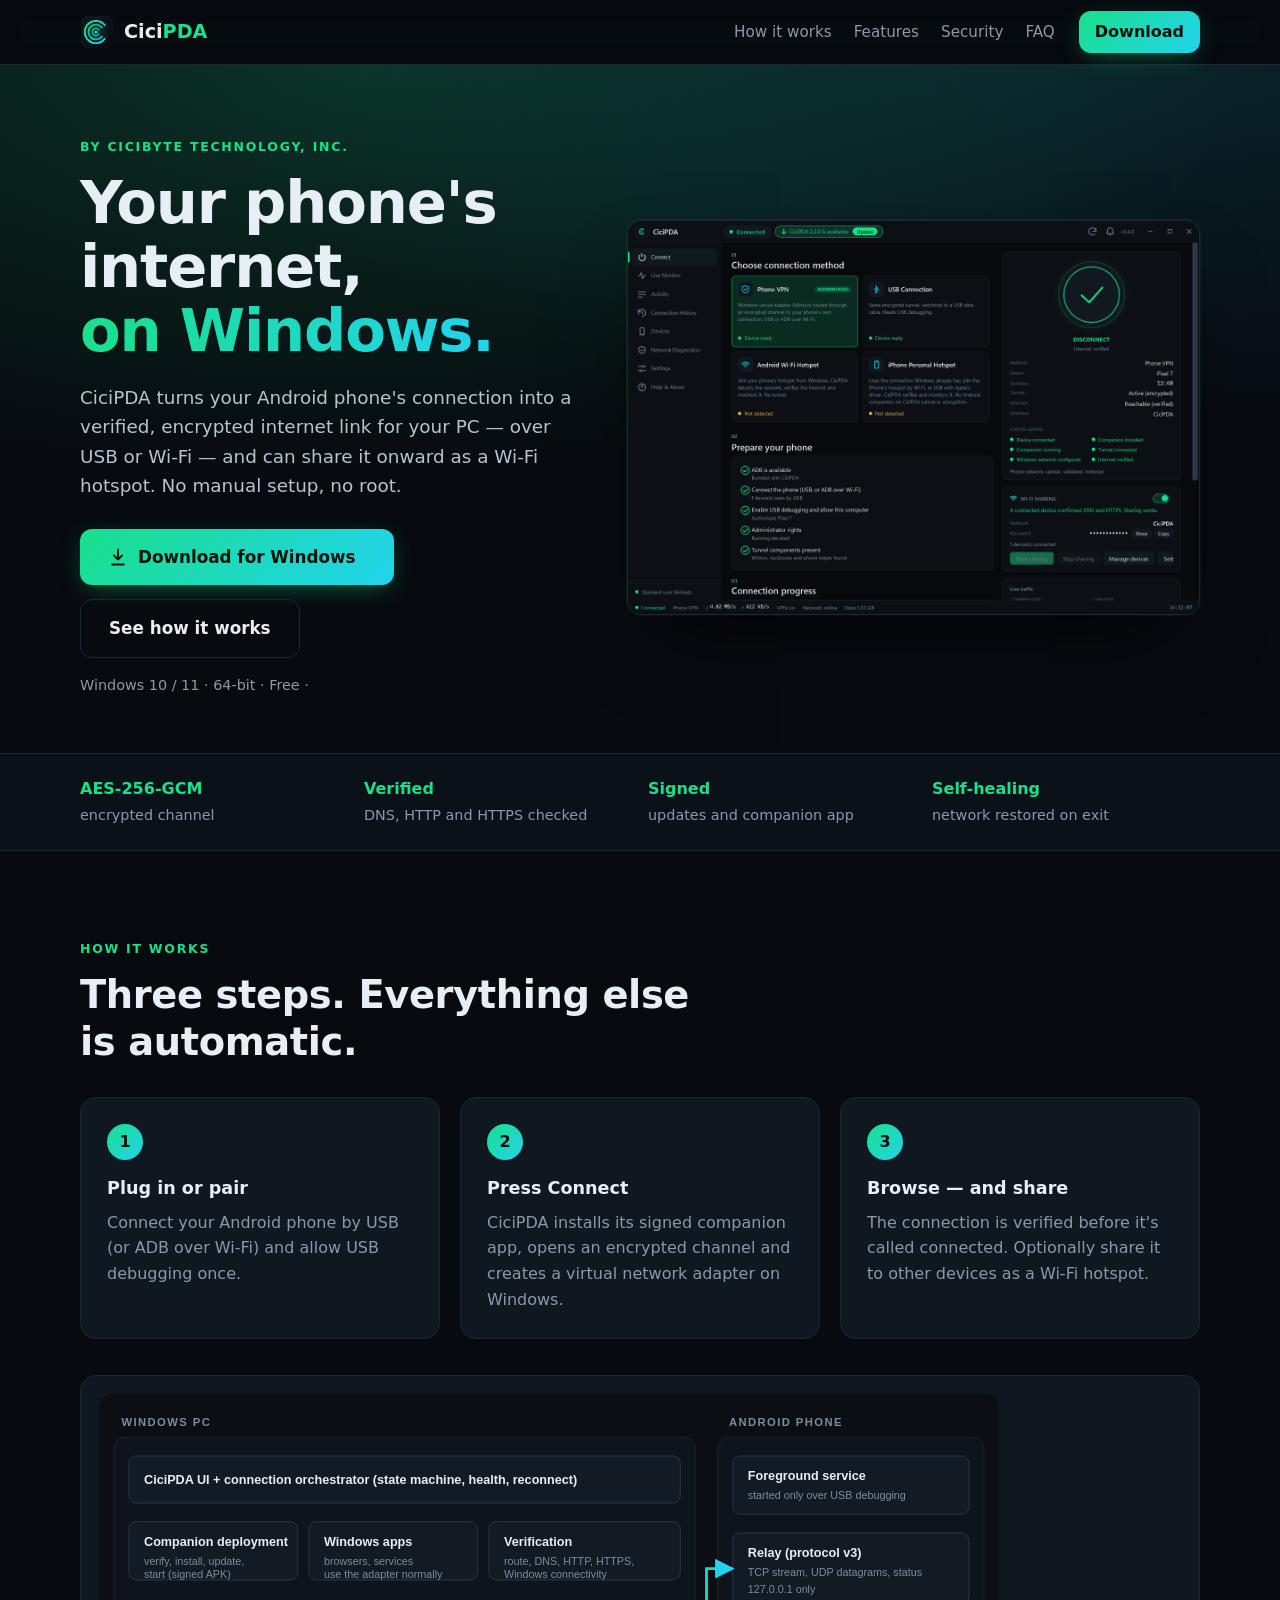
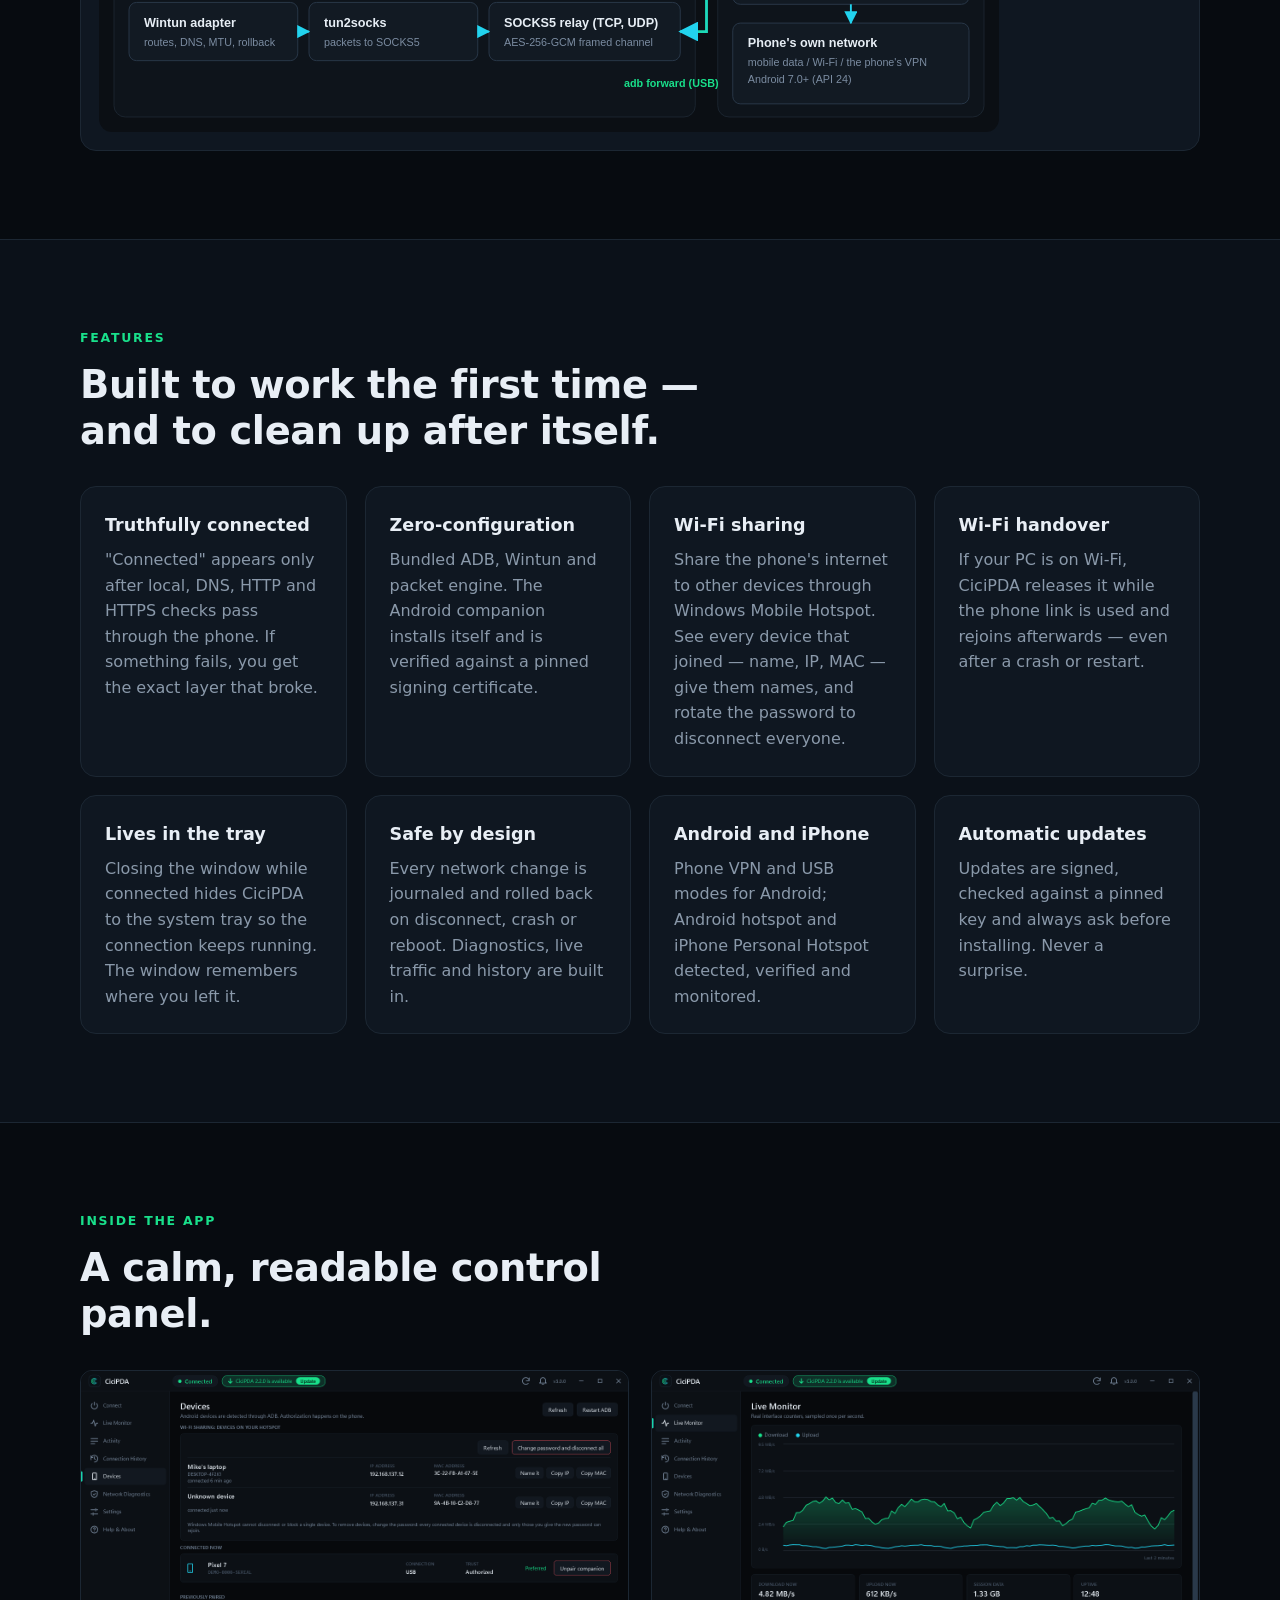
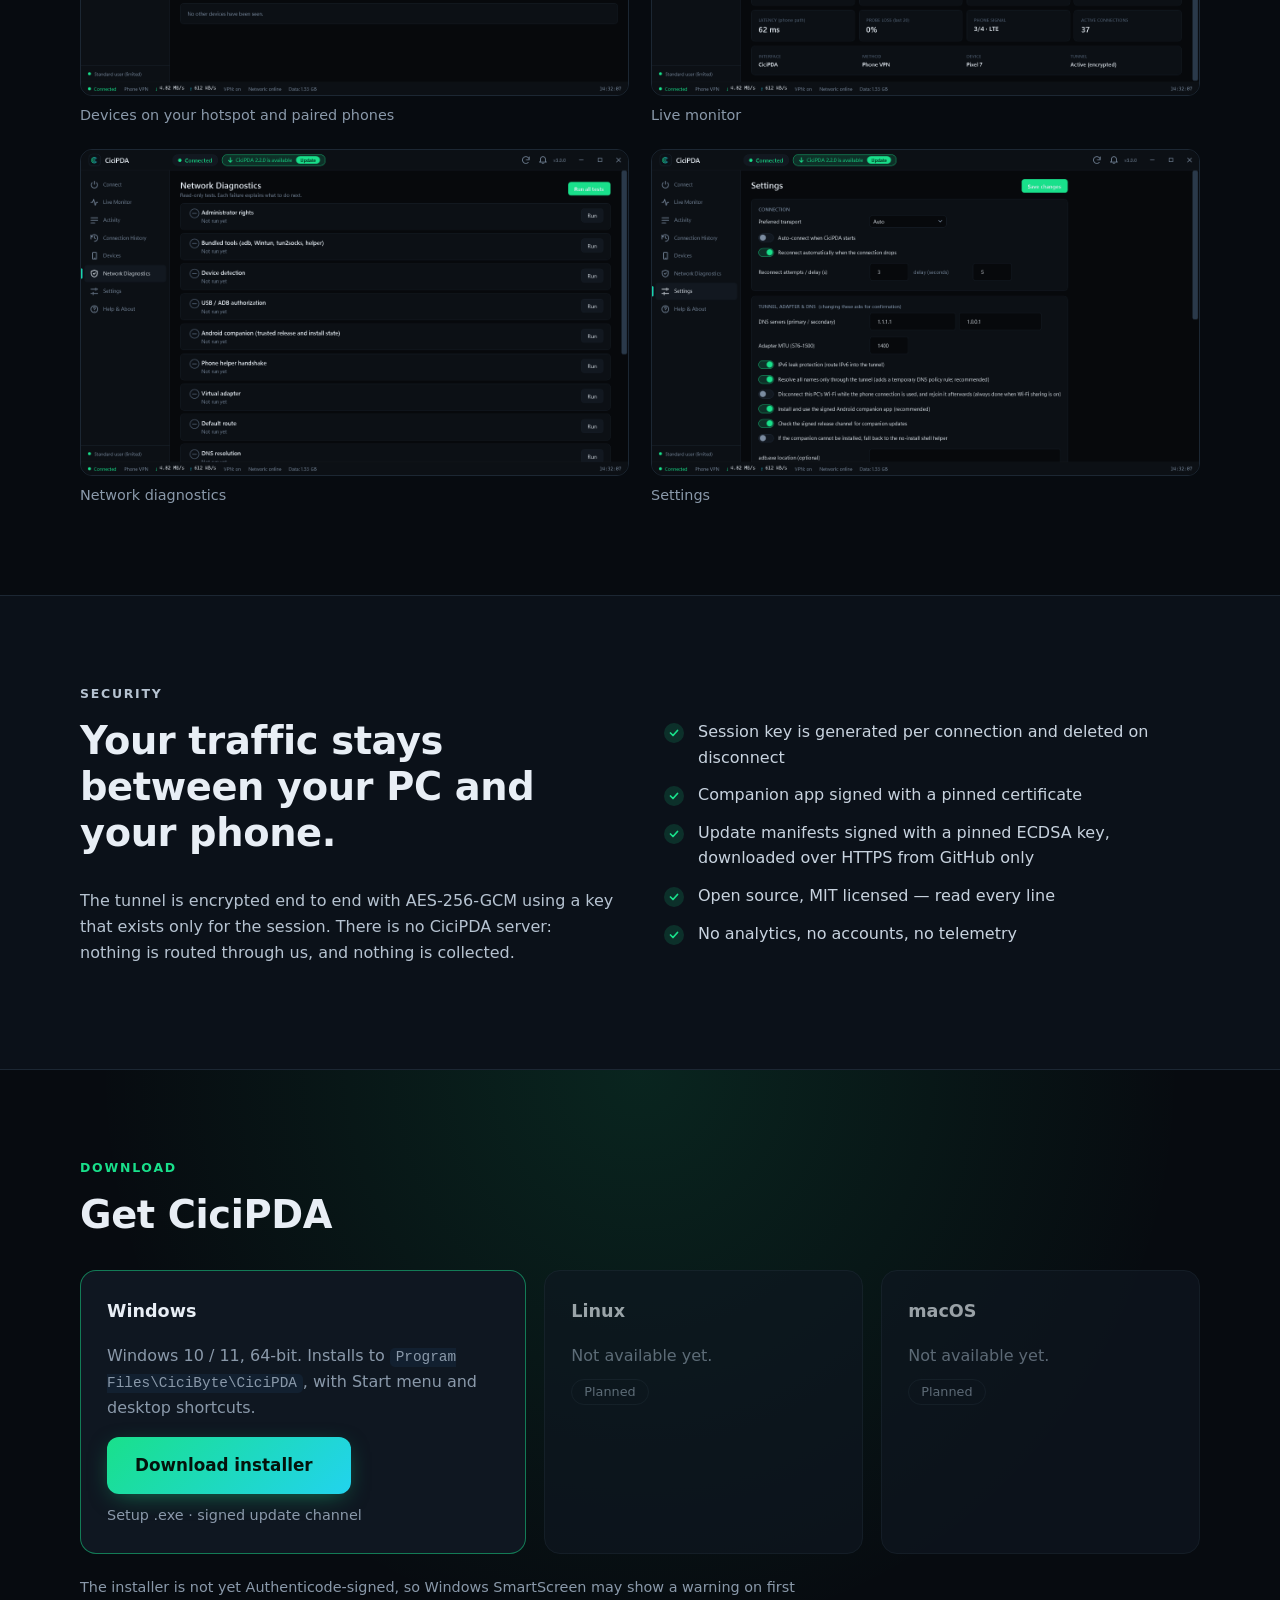
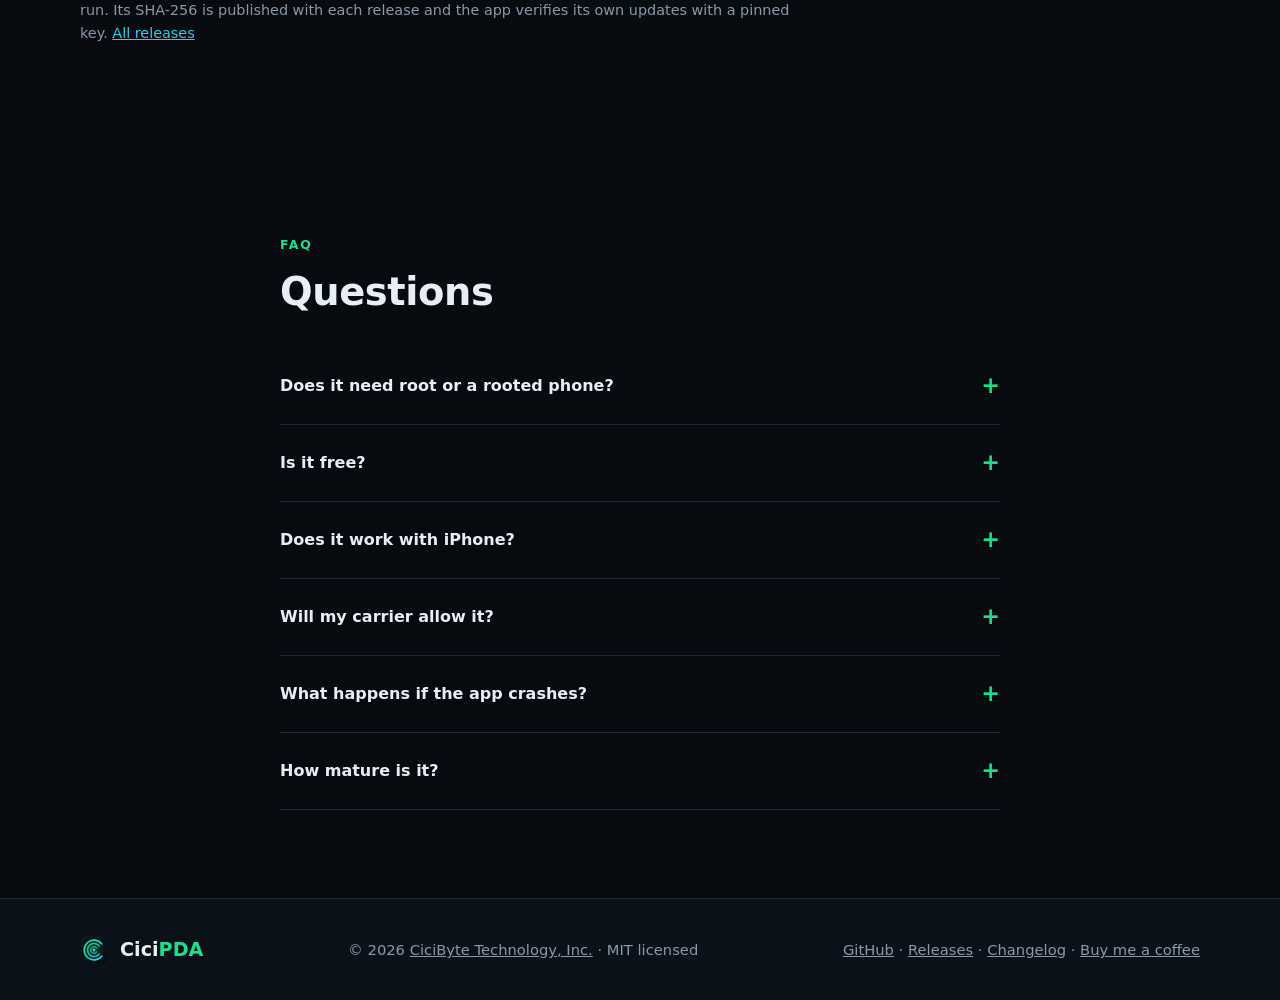
==== site/index.html @ f5f4f737 "Add project website (pda.cicibyte.com): static site in site/, GitHub Pages workflow, README/CHANGELO" ====
<!doctype html>
<html lang="en">
<head>
<meta charset="utf-8">
<meta name="viewport" content="width=device-width, initial-scale=1">
<title>CiciPDA — Your phone's internet, on Windows</title>
<meta name="description" content="CiciPDA shares your Android phone's internet with your Windows PC over an encrypted USB or Wi-Fi tunnel, verifies it really works, and can share it onward as a Wi-Fi hotspot. Free download for Windows 10/11.">
<meta name="theme-color" content="#070b10">
<link rel="canonical" href="https://pda.cicibyte.com/">
<link rel="icon" type="image/svg+xml" href="assets/logo.svg">
<meta property="og:type" content="website">
<meta property="og:title" content="CiciPDA — Your phone's internet, on Windows">
<meta property="og:description" content="Encrypted phone-to-PC internet sharing with verified connectivity. Download for Windows.">
<meta property="og:url" content="https://pda.cicibyte.com/">
<meta property="og:image" content="https://pda.cicibyte.com/assets/connect.png">
<meta name="twitter:card" content="summary_large_image">
<link rel="stylesheet" href="style.css">
<script type="application/ld+json">
{"@context":"https://schema.org","@type":"SoftwareApplication","name":"CiciPDA","operatingSystem":"Windows 10, Windows 11","applicationCategory":"UtilitiesApplication","offers":{"@type":"Offer","price":"0","priceCurrency":"USD"},"publisher":{"@type":"Organization","name":"CiciByte Technology, Inc.","url":"https://cicibyte.com"},"url":"https://pda.cicibyte.com/"}
</script>
</head>
<body>
<a class="skip" href="#main">Skip to content</a>

<header class="nav" id="top">
  <div class="wrap nav-in">
    <a class="brand" href="#top" aria-label="CiciPDA home"><img src="assets/logo.svg" width="34" height="34" alt=""><span>Cici<b>PDA</b></span></a>
    <nav aria-label="Main">
      <a href="#how">How it works</a>
      <a href="#features">Features</a>
      <a href="#security">Security</a>
      <a href="#faq">FAQ</a>
    </nav>
    <a class="btn btn-sm" href="#download" data-dl>Download</a>
  </div>
</header>

<main id="main">
<section class="hero">
  <div class="glow" aria-hidden="true"></div>
  <div class="wrap hero-in">
    <div class="hero-copy">
      <p class="eyebrow">by CiciByte Technology, Inc.</p>
      <h1>Your phone's internet,<br><span class="grad">on Windows.</span></h1>
      <p class="lead">CiciPDA turns your Android phone's connection into a verified, encrypted internet link for your PC — over USB or Wi-Fi — and can share it onward as a Wi-Fi hotspot. No manual setup, no root.</p>
      <div class="cta">
        <a class="btn btn-lg" href="https://github.com/RealMrNovember/CiciPDA/releases/latest" data-dl id="heroDl">
          <svg width="20" height="20" viewBox="0 0 24 24" fill="none" stroke="currentColor" stroke-width="2.2" stroke-linecap="round" stroke-linejoin="round" aria-hidden="true"><path d="M12 3v12m0 0l-5-5m5 5l5-5M5 21h14"/></svg>
          Download for Windows <small id="heroVer"></small>
        </a>
        <a class="btn btn-ghost btn-lg" href="#how">See how it works</a>
      </div>
      <p class="meta">Windows 10 / 11 · 64-bit · Free · <span id="heroSize"></span></p>
    </div>
    <figure class="shot">
      <img src="assets/connect.png" width="1280" height="880" alt="CiciPDA Connect page showing a verified connection through a phone, with Wi-Fi sharing active">
    </figure>
  </div>
</section>

<section class="strip" aria-label="Highlights">
  <div class="wrap strip-in">
    <div><b>AES-256-GCM</b><span>encrypted channel</span></div>
    <div><b>Verified</b><span>DNS, HTTP and HTTPS checked</span></div>
    <div><b>Signed</b><span>updates and companion app</span></div>
    <div><b>Self-healing</b><span>network restored on exit</span></div>
  </div>
</section>

<section id="how" class="sec">
  <div class="wrap">
    <p class="eyebrow">How it works</p>
    <h2>Three steps. Everything else is automatic.</h2>
    <ol class="steps">
      <li><span class="n">1</span><h3>Plug in or pair</h3><p>Connect your Android phone by USB (or ADB over Wi-Fi) and allow USB debugging once.</p></li>
      <li><span class="n">2</span><h3>Press Connect</h3><p>CiciPDA installs its signed companion app, opens an encrypted channel and creates a virtual network adapter on Windows.</p></li>
      <li><span class="n">3</span><h3>Browse — and share</h3><p>The connection is verified before it's called connected. Optionally share it to other devices as a Wi-Fi hotspot.</p></li>
    </ol>
    <figure class="arch"><img src="assets/architecture.svg" width="900" height="300" alt="Architecture: Windows apps go through the Wintun adapter and a local relay, over an encrypted ADB channel to the Android companion, then out through the phone's own connection" loading="lazy"></figure>
  </div>
</section>

<section id="features" class="sec alt">
  <div class="wrap">
    <p class="eyebrow">Features</p>
    <h2>Built to work the first time — and to clean up after itself.</h2>
    <div class="grid">
      <article class="card"><h3>Truthfully connected</h3><p>"Connected" appears only after local, DNS, HTTP and HTTPS checks pass through the phone. If something fails, you get the exact layer that broke.</p></article>
      <article class="card"><h3>Zero-configuration</h3><p>Bundled ADB, Wintun and packet engine. The Android companion installs itself and is verified against a pinned signing certificate.</p></article>
      <article class="card"><h3>Wi-Fi sharing</h3><p>Share the phone's internet to other devices through Windows Mobile Hotspot. See every device that joined — name, IP, MAC — give them names, and rotate the password to disconnect everyone.</p></article>
      <article class="card"><h3>Wi-Fi handover</h3><p>If your PC is on Wi-Fi, CiciPDA releases it while the phone link is used and rejoins afterwards — even after a crash or restart.</p></article>
      <article class="card"><h3>Lives in the tray</h3><p>Closing the window while connected hides CiciPDA to the system tray so the connection keeps running. The window remembers where you left it.</p></article>
      <article class="card"><h3>Safe by design</h3><p>Every network change is journaled and rolled back on disconnect, crash or reboot. Diagnostics, live traffic and history are built in.</p></article>
      <article class="card"><h3>Android and iPhone</h3><p>Phone VPN and USB modes for Android; Android hotspot and iPhone Personal Hotspot detected, verified and monitored.</p></article>
      <article class="card"><h3>Automatic updates</h3><p>Updates are signed, checked against a pinned key and always ask before installing. Never a surprise.</p></article>
    </div>
  </div>
</section>

<section id="screens" class="sec">
  <div class="wrap">
    <p class="eyebrow">Inside the app</p>
    <h2>A calm, readable control panel.</h2>
    <div class="shots">
      <figure><img src="assets/devices.png" width="1280" height="880" alt="Devices page listing devices on the Wi-Fi hotspot and paired phones" loading="lazy"><figcaption>Devices on your hotspot and paired phones</figcaption></figure>
      <figure><img src="assets/monitor.png" width="1280" height="880" alt="Live monitor with traffic graphs" loading="lazy"><figcaption>Live monitor</figcaption></figure>
      <figure><img src="assets/diagnostics.png" width="1280" height="880" alt="Network diagnostics results" loading="lazy"><figcaption>Network diagnostics</figcaption></figure>
      <figure><img src="assets/settings.png" width="1280" height="880" alt="Settings page" loading="lazy"><figcaption>Settings</figcaption></figure>
    </div>
  </div>
</section>

<section id="security" class="sec alt">
  <div class="wrap two">
    <div>
      <p class="eyebrow">Security</p>
      <h2>Your traffic stays between your PC and your phone.</h2>
      <p>The tunnel is encrypted end to end with AES-256-GCM using a key that exists only for the session. There is no CiciPDA server: nothing is routed through us, and nothing is collected.</p>
    </div>
    <ul class="ticks">
      <li>Session key is generated per connection and deleted on disconnect</li>
      <li>Companion app signed with a pinned certificate</li>
      <li>Update manifests signed with a pinned ECDSA key, downloaded over HTTPS from GitHub only</li>
      <li>Open source, MIT licensed — read every line</li>
      <li>No analytics, no accounts, no telemetry</li>
    </ul>
  </div>
</section>

<section id="download" class="sec dl">
  <div class="wrap">
    <p class="eyebrow">Download</p>
    <h2>Get CiciPDA</h2>
    <div class="platforms">
      <article class="plat main">
        <h3>Windows</h3>
        <p>Windows 10 / 11, 64-bit. Installs to <code>Program Files\CiciByte\CiciPDA</code>, with Start menu and desktop shortcuts.</p>
        <a class="btn btn-lg" href="https://github.com/RealMrNovember/CiciPDA/releases/latest" id="dlWin" data-dl>Download installer <small id="dlVer"></small></a>
        <p class="meta" id="dlMeta">Setup .exe · signed update channel</p>
      </article>
      <article class="plat soon"><h3>Linux</h3><p>Not available yet.</p><span class="pill">Planned</span></article>
      <article class="plat soon"><h3>macOS</h3><p>Not available yet.</p><span class="pill">Planned</span></article>
    </div>
    <p class="note">The installer is not yet Authenticode-signed, so Windows SmartScreen may show a warning on first run. Its SHA-256 is published with each release and the app verifies its own updates with a pinned key. <a href="https://github.com/RealMrNovember/CiciPDA/releases">All releases</a></p>
  </div>
</section>

<section id="faq" class="sec">
  <div class="wrap narrow">
    <p class="eyebrow">FAQ</p>
    <h2>Questions</h2>
    <details><summary>Does it need root or a rooted phone?</summary><p>No. It uses USB debugging (ADB) and a small companion app that Android lets you install normally.</p></details>
    <details><summary>Is it free?</summary><p>Yes. CiciPDA is free and open source under the MIT licence. If it helps you, you can <a href="https://buymeacoffee.com/MikeRoss">buy the developer a coffee</a>.</p></details>
    <details><summary>Does it work with iPhone?</summary><p>For iPhone, CiciPDA detects, verifies and monitors the Personal Hotspot connection Windows already has. There is no CiciPDA tunnel or companion on iOS.</p></details>
    <details><summary>Will my carrier allow it?</summary><p>CiciPDA uses your phone's normal connection and does not disguise tethering. Your plan's tethering terms still apply — check them with your carrier.</p></details>
    <details><summary>What happens if the app crashes?</summary><p>Network changes are written to a recovery journal first. On the next start (or Disconnect), routes, DNS rules, the virtual adapter and your Wi-Fi connection are restored.</p></details>
    <details><summary>How mature is it?</summary><p>It has been confirmed working on a real Android phone and Windows PC, and ships with an automated test suite. A systematic test across more Windows versions and phone brands is still in progress — please <a href="https://github.com/RealMrNovember/CiciPDA/issues">report issues</a>.</p></details>
  </div>
</section>
</main>

<footer class="foot">
  <div class="wrap foot-in">
    <div class="brand"><img src="assets/logo.svg" width="30" height="30" alt=""><span>Cici<b>PDA</b></span></div>
    <p>© <span id="yr">2026</span> <a href="https://cicibyte.com">CiciByte Technology, Inc.</a> · MIT licensed</p>
    <p class="links"><a href="https://github.com/RealMrNovember/CiciPDA">GitHub</a> · <a href="https://github.com/RealMrNovember/CiciPDA/releases">Releases</a> · <a href="https://github.com/RealMrNovember/CiciPDA/blob/master/CHANGELOG.md">Changelog</a> · <a href="https://buymeacoffee.com/MikeRoss">Buy me a coffee</a></p>
  </div>
</footer>
<script src="app.js"></script>
</body>
</html>
---- site/style.css ----
:root{--bg:#070b10;--bg2:#0b1119;--card:#0f1721;--line:#1c2733;--text:#e8eef5;--muted:#8a99aa;--g:#19e08b;--c:#22d3ee;color-scheme:dark}
*{box-sizing:border-box}
html{scroll-behavior:smooth;scroll-padding-top:76px}
body{margin:0;background:var(--bg);color:var(--text);font:16px/1.6 "Segoe UI",system-ui,-apple-system,Roboto,sans-serif;-webkit-font-smoothing:antialiased}
img{max-width:100%;height:auto;display:block}
a{color:var(--c)}
code{background:#122030;padding:.1em .4em;border-radius:5px;font-size:.9em}
.wrap{max-width:1160px;margin:0 auto;padding:0 20px}
.narrow{max-width:760px}
.skip{position:absolute;left:-999px;top:8px;background:var(--g);color:#04130c;padding:8px 12px;border-radius:8px;z-index:99}
.skip:focus{left:8px}
:focus-visible{outline:2px solid var(--c);outline-offset:3px;border-radius:6px}

.nav{position:sticky;top:0;z-index:20;background:rgba(7,11,16,.82);backdrop-filter:blur(12px);border-bottom:1px solid var(--line)}
.nav-in{display:flex;align-items:center;gap:24px;height:64px}
.brand{display:flex;align-items:center;gap:10px;text-decoration:none;color:var(--text);font-weight:600;font-size:1.2rem}
.brand b{color:var(--g);font-weight:600}
.nav nav{display:flex;gap:22px;margin-left:auto}
.nav nav a{color:var(--muted);text-decoration:none;font-size:.95rem}
.nav nav a:hover{color:var(--text)}

.btn{display:inline-flex;align-items:center;gap:10px;background:linear-gradient(135deg,var(--g),var(--c));color:#04130c;font-weight:700;text-decoration:none;padding:12px 22px;border-radius:12px;border:0;min-height:44px;transition:transform .18s,box-shadow .18s;box-shadow:0 6px 24px -8px rgba(25,224,139,.55)}
.btn:hover{transform:translateY(-2px);box-shadow:0 10px 28px -8px rgba(25,224,139,.7)}
.btn small{font-weight:600;opacity:.75}
.btn-sm{padding:8px 16px;min-height:40px}
.btn-lg{padding:15px 28px;font-size:1.05rem}
.btn-ghost{background:transparent;color:var(--text);border:1px solid var(--line);box-shadow:none}
.btn-ghost:hover{border-color:var(--g);box-shadow:none}

.hero{position:relative;overflow:hidden;padding:72px 0 56px}
.glow{position:absolute;inset:-20% -10% auto;height:620px;background:radial-gradient(ellipse at 30% 20%,rgba(25,224,139,.18),transparent 60%),radial-gradient(ellipse at 80% 10%,rgba(34,211,238,.14),transparent 55%);pointer-events:none}
.hero-in{position:relative;display:grid;grid-template-columns:1fr 1.15fr;gap:48px;align-items:center}
.eyebrow{color:var(--g);text-transform:uppercase;letter-spacing:.14em;font-size:.78rem;font-weight:700;margin:0 0 14px}
h1{font-size:clamp(2.3rem,5vw,3.7rem);line-height:1.08;margin:0 0 20px;letter-spacing:-.02em}
.grad{background:linear-gradient(90deg,var(--g),var(--c));-webkit-background-clip:text;background-clip:text;color:transparent}
h2{font-size:clamp(1.7rem,3.2vw,2.4rem);line-height:1.2;margin:0 0 32px;letter-spacing:-.01em;max-width:24ch}
h3{margin:0 0 8px;font-size:1.1rem}
.lead{font-size:1.15rem;color:#b6c3d1;max-width:52ch}
.cta{display:flex;flex-wrap:wrap;gap:14px;margin:28px 0 16px}
.meta{color:var(--muted);font-size:.9rem;margin:0}
.shot{margin:0}
.shot img{border-radius:14px;border:1px solid var(--line);box-shadow:0 40px 80px -30px rgba(0,0,0,.8),0 0 0 1px rgba(25,224,139,.08)}

.strip{border-block:1px solid var(--line);background:var(--bg2)}
.strip-in{display:grid;grid-template-columns:repeat(4,1fr);gap:16px;padding-block:22px}
.strip b{display:block;color:var(--g)}
.strip span{color:var(--muted);font-size:.9rem}

.sec{padding:88px 0}
.alt{background:var(--bg2);border-block:1px solid var(--line)}
.steps{list-style:none;margin:0;padding:0;display:grid;grid-template-columns:repeat(3,1fr);gap:20px}
.steps li{background:var(--card);border:1px solid var(--line);border-radius:16px;padding:26px}
.steps p{margin:0;color:var(--muted)}
.n{display:grid;place-items:center;width:36px;height:36px;border-radius:50%;background:linear-gradient(135deg,var(--g),var(--c));color:#04130c;font-weight:800;margin-bottom:14px}
.arch{margin:36px 0 0;background:var(--card);border:1px solid var(--line);border-radius:16px;padding:18px}

.grid{display:grid;grid-template-columns:repeat(auto-fit,minmax(260px,1fr));gap:18px}
.card{background:var(--card);border:1px solid var(--line);border-radius:16px;padding:24px;transition:border-color .2s,transform .2s}
.card:hover{border-color:rgba(25,224,139,.5);transform:translateY(-3px)}
.card p{margin:0;color:var(--muted)}

.shots{display:grid;grid-template-columns:repeat(2,1fr);gap:22px}
.shots figure{margin:0}
.shots img{border-radius:12px;border:1px solid var(--line)}
figcaption{color:var(--muted);font-size:.9rem;margin-top:8px}

.two{display:grid;grid-template-columns:1fr 1fr;gap:48px;align-items:center}
.two p{color:#b6c3d1}
.ticks{list-style:none;margin:0;padding:0;display:grid;gap:12px}
.ticks li{position:relative;padding-left:34px;color:#c8d3df}
.ticks li::before{content:"";position:absolute;left:0;top:4px;width:20px;height:20px;border-radius:50%;background:rgba(25,224,139,.15) url("data:image/svg+xml,%3Csvg xmlns='http://www.w3.org/2000/svg' viewBox='0 0 24 24' fill='none' stroke='%2319e08b' stroke-width='3.5' stroke-linecap='round' stroke-linejoin='round'%3E%3Cpath d='M5 12l5 5 9-10'/%3E%3C/svg%3E") center/12px no-repeat}

.dl{background:radial-gradient(ellipse at 50% 0,rgba(25,224,139,.12),transparent 60%)}
.platforms{display:grid;grid-template-columns:1.4fr 1fr 1fr;gap:18px}
.plat{background:var(--card);border:1px solid var(--line);border-radius:16px;padding:26px;display:flex;flex-direction:column;gap:10px}
.plat p{margin:0;color:var(--muted)}
.plat.main{border-color:rgba(25,224,139,.5)}
.plat.main .btn{align-self:flex-start;margin-top:6px}
.soon{opacity:.65}
.pill{align-self:flex-start;border:1px solid var(--line);border-radius:99px;padding:2px 12px;font-size:.8rem;color:var(--muted)}
.note{color:var(--muted);font-size:.9rem;margin-top:22px;max-width:80ch}

details{border-bottom:1px solid var(--line);padding:16px 0}
summary{cursor:pointer;font-weight:600;list-style:none;display:flex;justify-content:space-between;gap:16px;min-height:44px;align-items:center}
summary::after{content:"+";color:var(--g);font-size:1.4rem;line-height:1}
details[open] summary::after{content:"–"}
summary::-webkit-details-marker{display:none}
details p{color:var(--muted);margin:8px 0 4px}

.foot{border-top:1px solid var(--line);padding:36px 0;background:var(--bg2)}
.foot-in{display:flex;flex-wrap:wrap;gap:16px 32px;align-items:center;justify-content:space-between}
.foot p{margin:0;color:var(--muted);font-size:.92rem}
.foot a{color:var(--muted)}
.foot a:hover{color:var(--g)}

@media (max-width:900px){
  .hero-in,.two{grid-template-columns:1fr}
  .steps,.platforms{grid-template-columns:1fr}
  .strip-in{grid-template-columns:repeat(2,1fr)}
  .shots{grid-template-columns:1fr}
  .nav nav{display:none}
  .nav .btn{margin-left:auto}
  .sec{padding:60px 0}
  .hero{padding-top:44px}
}
@media (prefers-reduced-motion:reduce){*{transition:none!important;scroll-behavior:auto!important}}
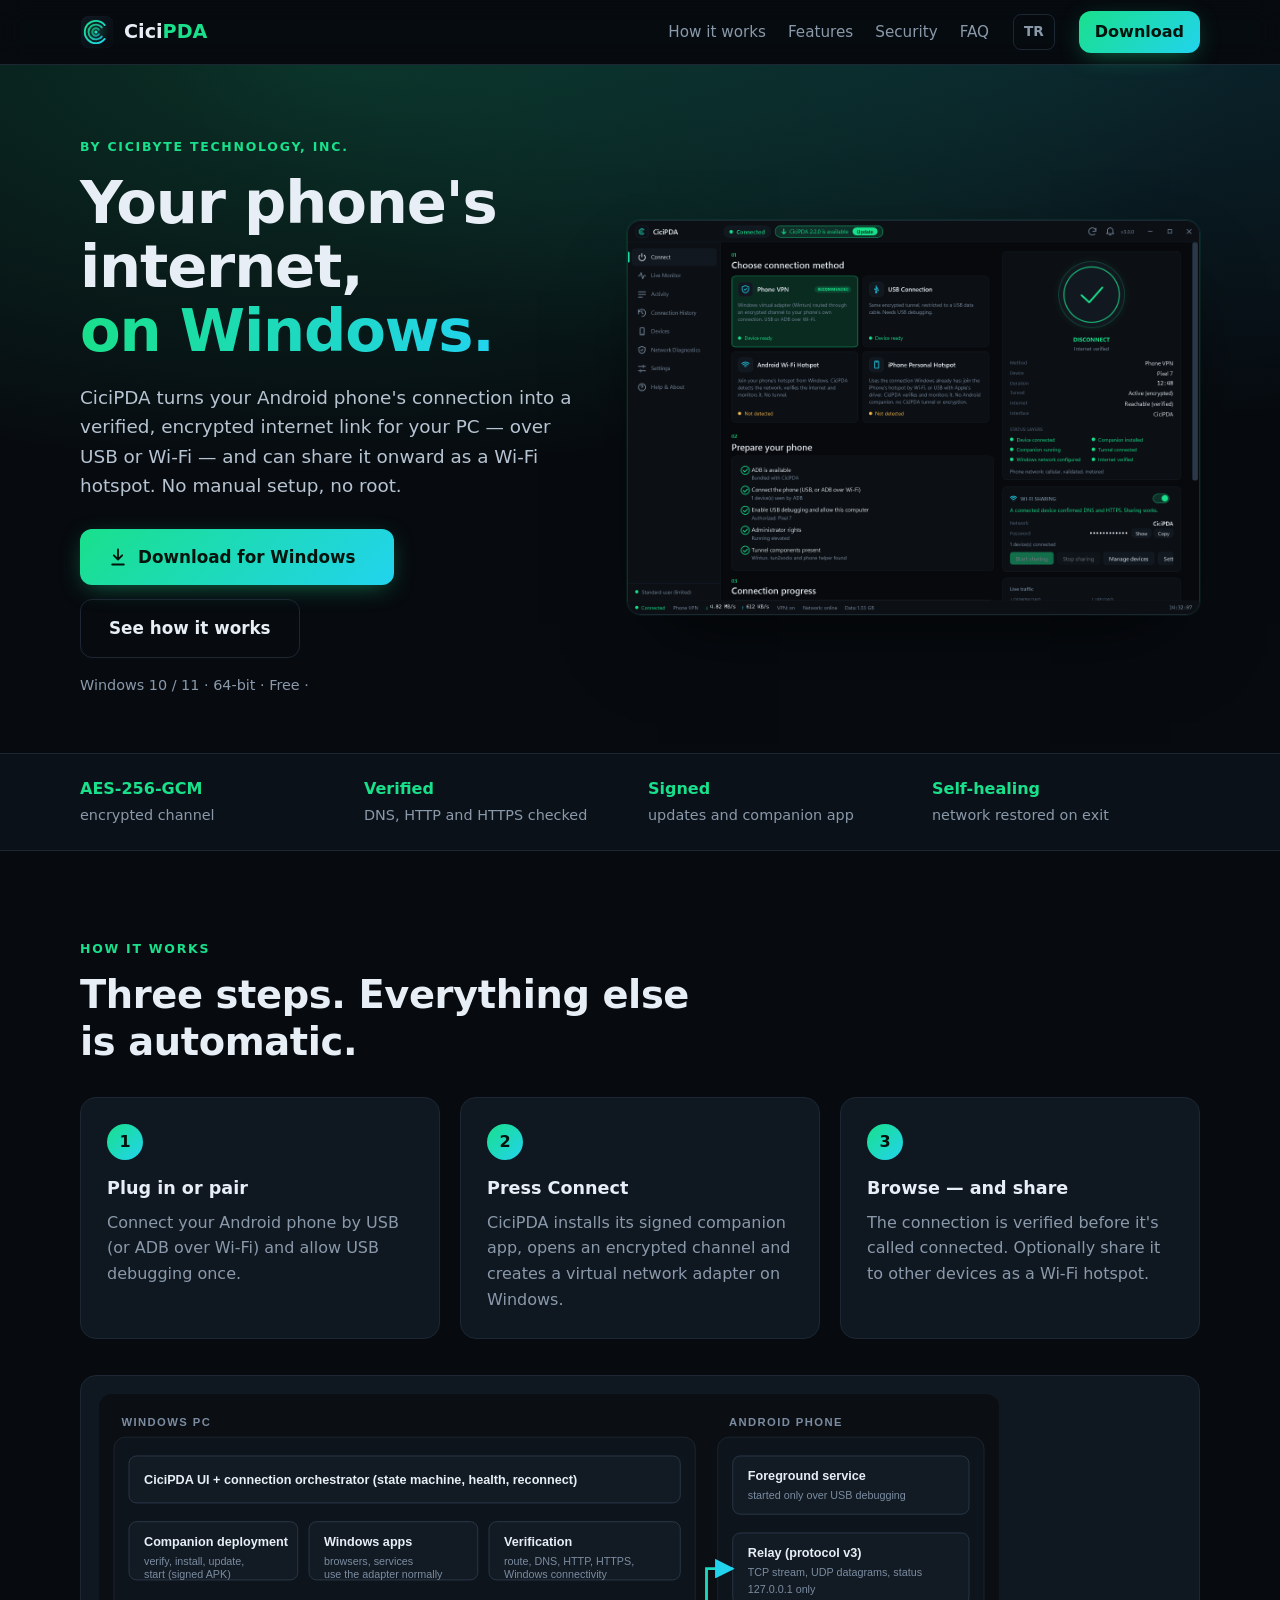
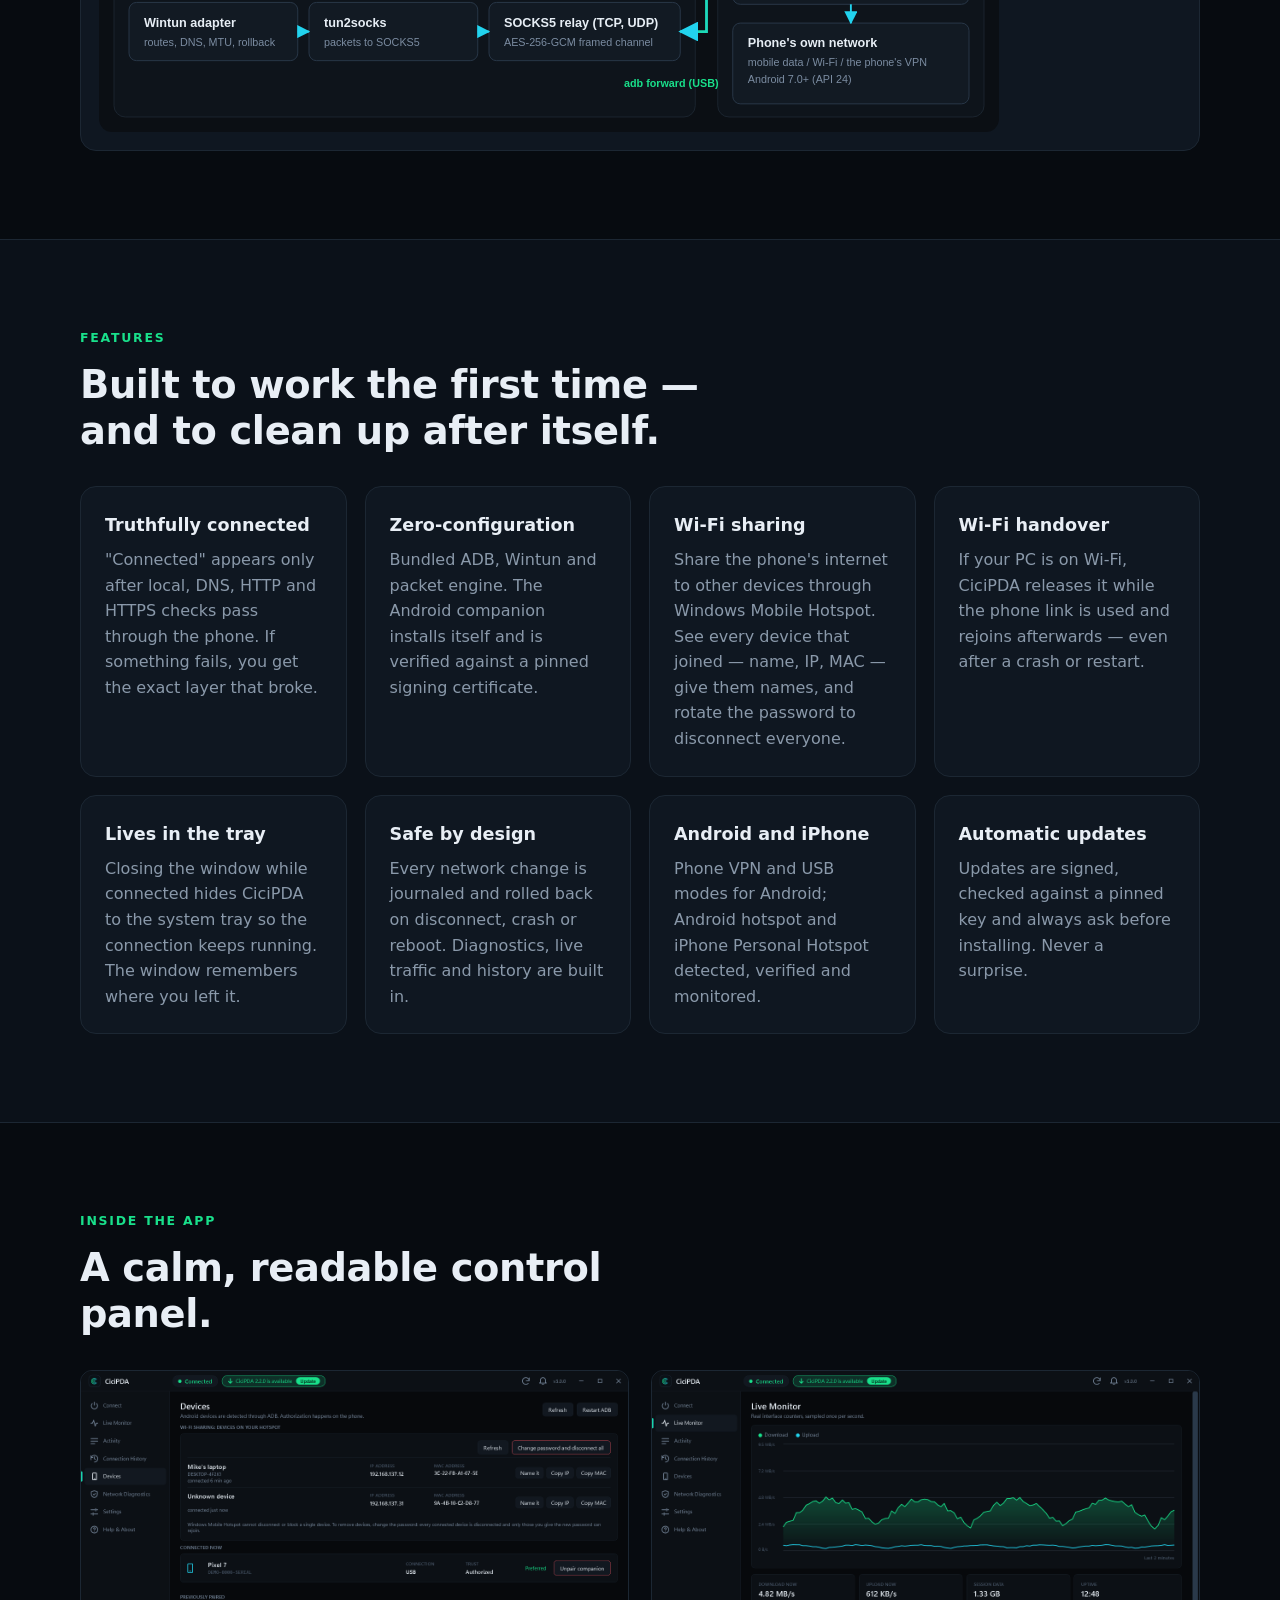
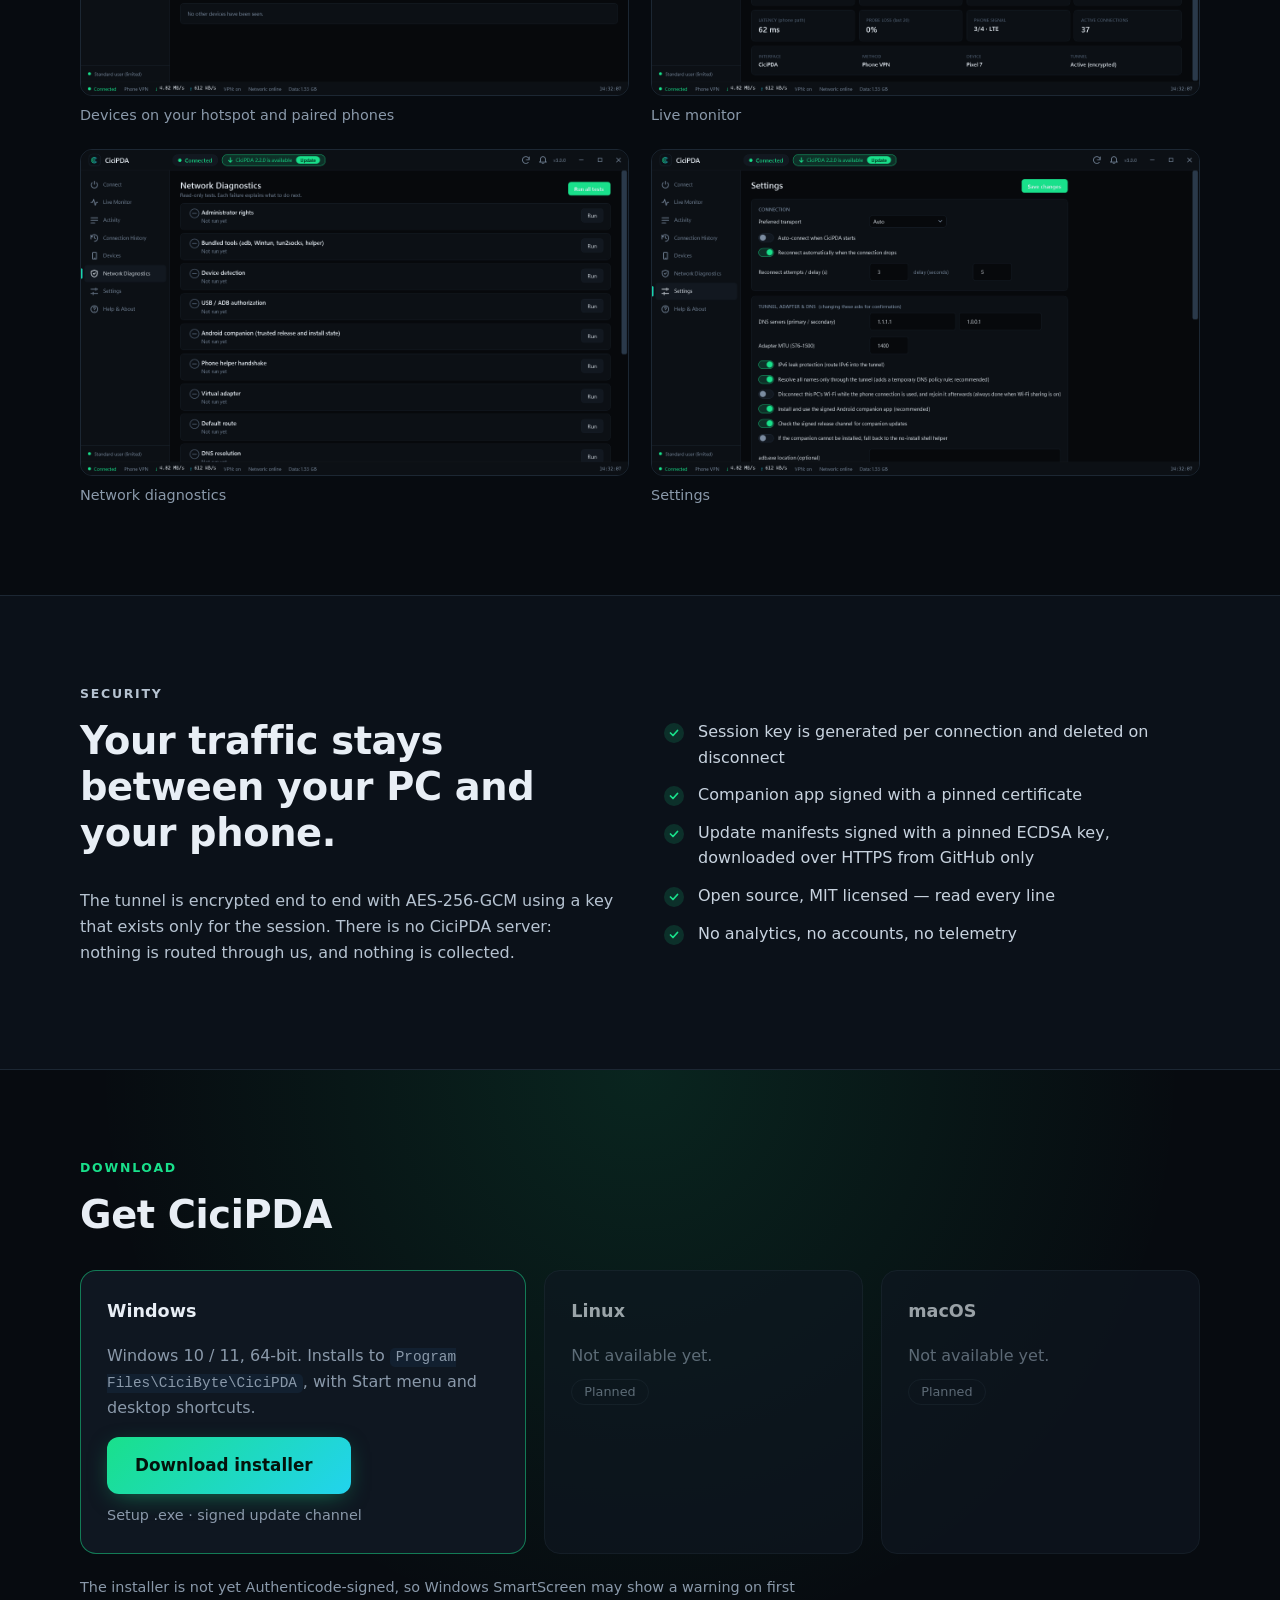
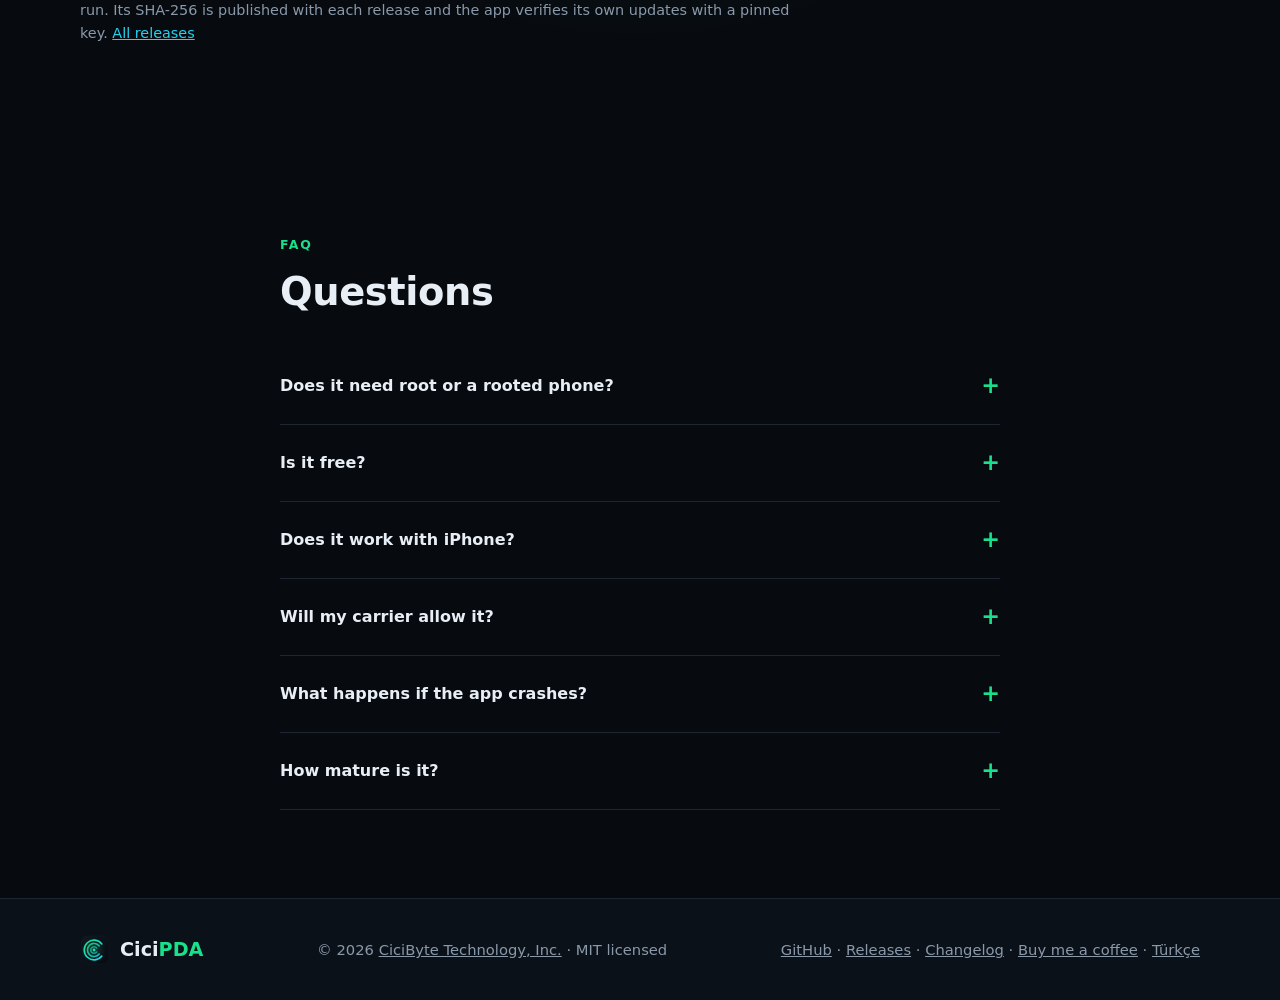
==== commit 89d5d0c0: "Website: Turkish version (/tr/) with language switch, hreflang and sitemap" ====
--- a/site/index.html
+++ b/site/index.html
@@ -7,6 +7,9 @@
 <meta name="description" content="CiciPDA shares your Android phone's internet with your Windows PC over an encrypted USB or Wi-Fi tunnel, verifies it really works, and can share it onward as a Wi-Fi hotspot. Free download for Windows 10/11.">
 <meta name="theme-color" content="#070b10">
 <link rel="canonical" href="https://pda.cicibyte.com/">
+<link rel="alternate" hreflang="en" href="https://pda.cicibyte.com/">
+<link rel="alternate" hreflang="tr" href="https://pda.cicibyte.com/tr/">
+<link rel="alternate" hreflang="x-default" href="https://pda.cicibyte.com/">
 <link rel="icon" type="image/svg+xml" href="assets/logo.svg">
 <meta property="og:type" content="website">
 <meta property="og:title" content="CiciPDA — Your phone's internet, on Windows">
@@ -31,6 +34,7 @@
       <a href="#security">Security</a>
       <a href="#faq">FAQ</a>
     </nav>
+    <a class="lang" href="tr/" hreflang="tr" lang="tr" title="Türkçe">TR</a>
     <a class="btn btn-sm" href="#download" data-dl>Download</a>
   </div>
 </header>
@@ -163,7 +167,7 @@
   <div class="wrap foot-in">
     <div class="brand"><img src="assets/logo.svg" width="30" height="30" alt=""><span>Cici<b>PDA</b></span></div>
     <p>© <span id="yr">2026</span> <a href="https://cicibyte.com">CiciByte Technology, Inc.</a> · MIT licensed</p>
-    <p class="links"><a href="https://github.com/RealMrNovember/CiciPDA">GitHub</a> · <a href="https://github.com/RealMrNovember/CiciPDA/releases">Releases</a> · <a href="https://github.com/RealMrNovember/CiciPDA/blob/master/CHANGELOG.md">Changelog</a> · <a href="https://buymeacoffee.com/MikeRoss">Buy me a coffee</a></p>
+    <p class="links"><a href="https://github.com/RealMrNovember/CiciPDA">GitHub</a> · <a href="https://github.com/RealMrNovember/CiciPDA/releases">Releases</a> · <a href="https://github.com/RealMrNovember/CiciPDA/blob/master/CHANGELOG.md">Changelog</a> · <a href="https://buymeacoffee.com/MikeRoss">Buy me a coffee</a> · <a href="tr/" hreflang="tr" lang="tr">Türkçe</a></p>
   </div>
 </footer>
 <script src="app.js"></script>
--- a/site/style.css
+++ b/site/style.css
@@ -104,3 +104,6 @@
   .hero{padding-top:44px}
 }
 @media (prefers-reduced-motion:reduce){*{transition:none!important;scroll-behavior:auto!important}}
+.lang{color:var(--muted);text-decoration:none;font-size:.85rem;font-weight:700;border:1px solid var(--line);border-radius:8px;padding:6px 10px;min-height:32px;display:inline-flex;align-items:center}
+.lang:hover{color:var(--g);border-color:var(--g)}
+@media (max-width:900px){.nav .lang{margin-left:auto}.nav .lang+.btn{margin-left:0}}
